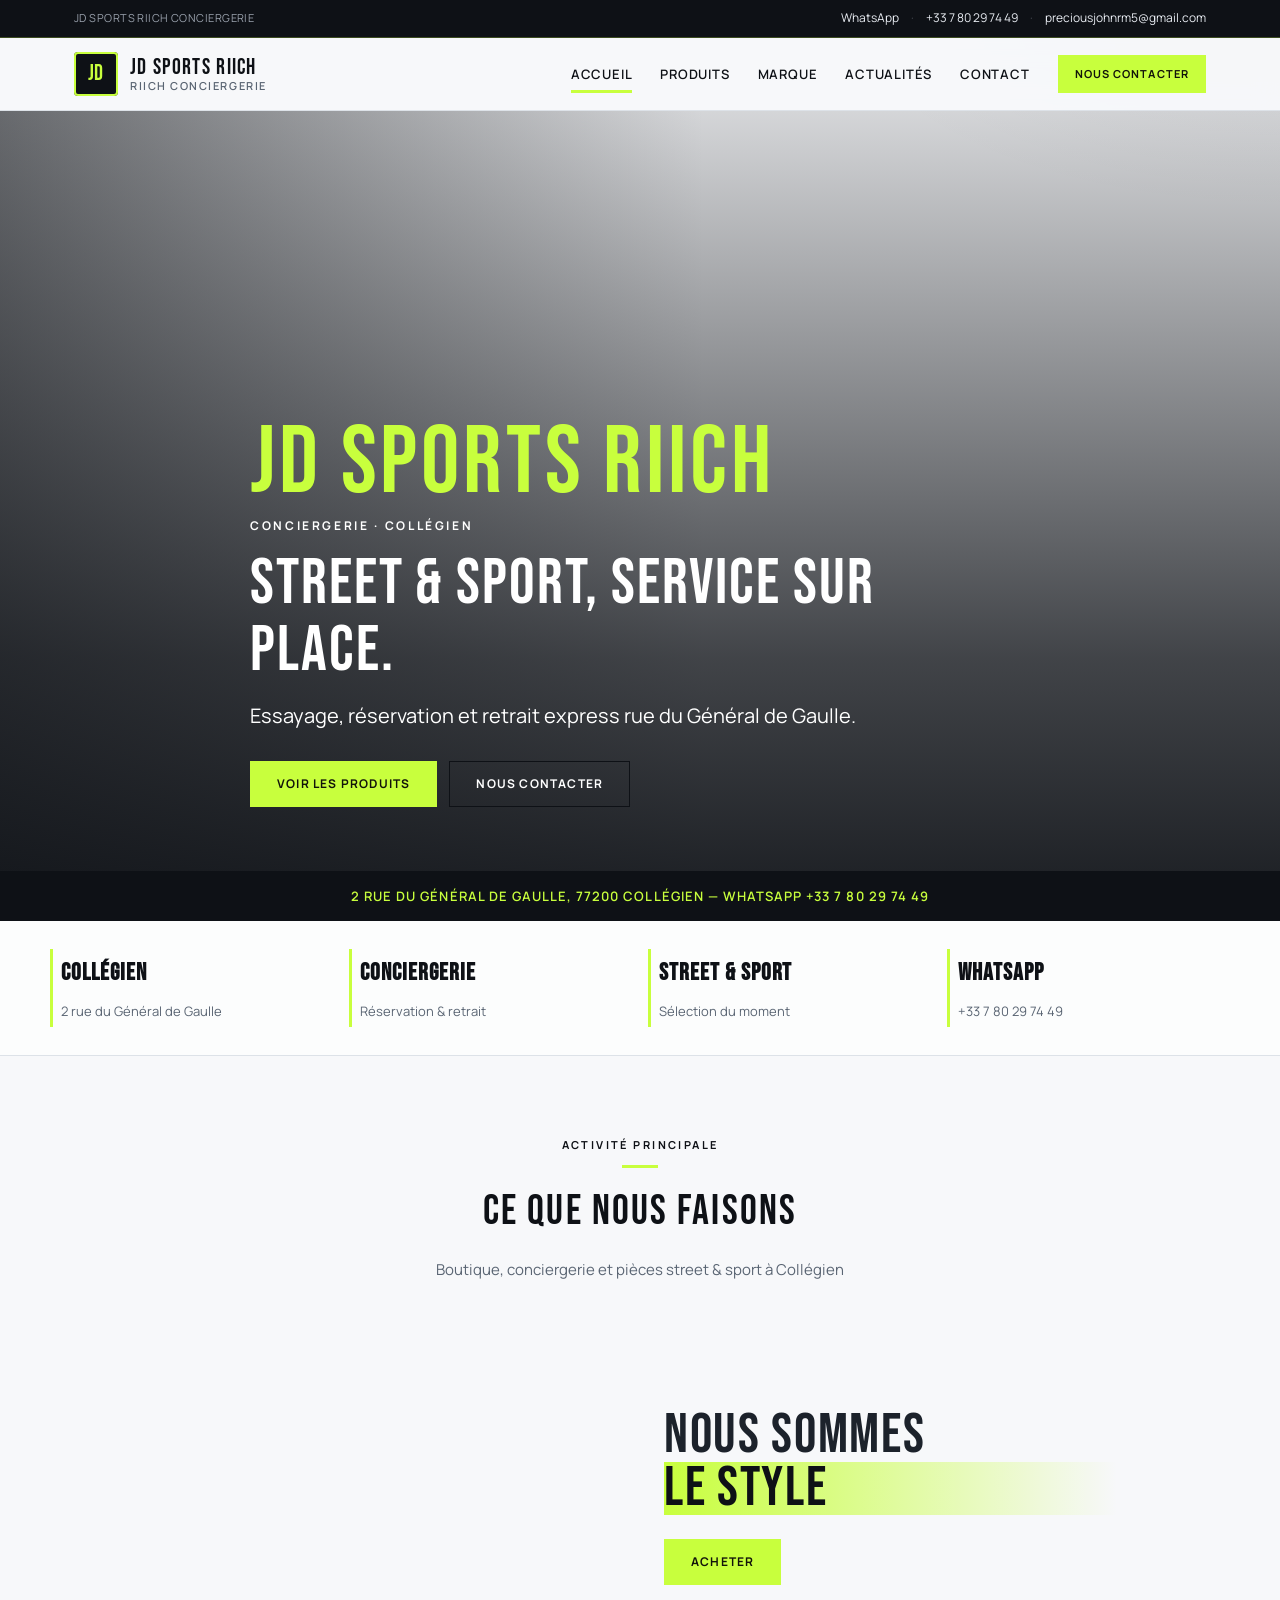
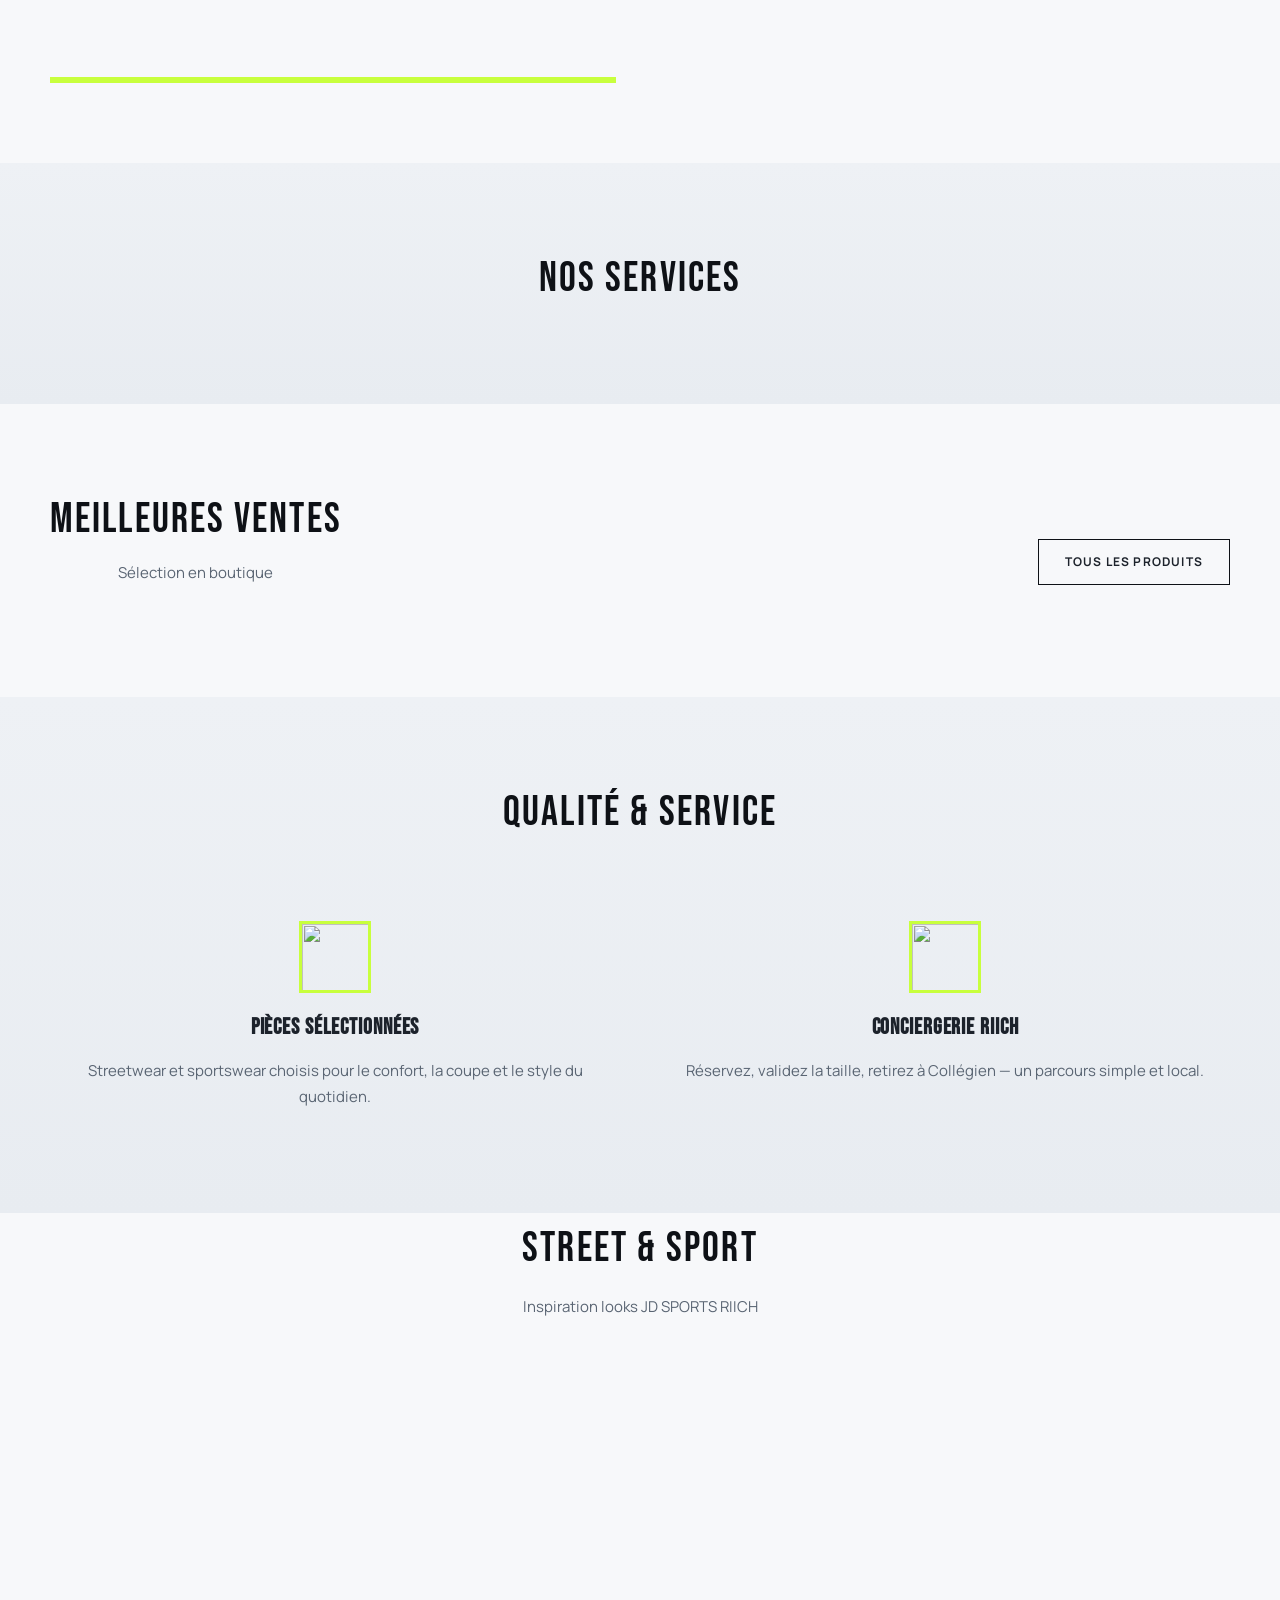
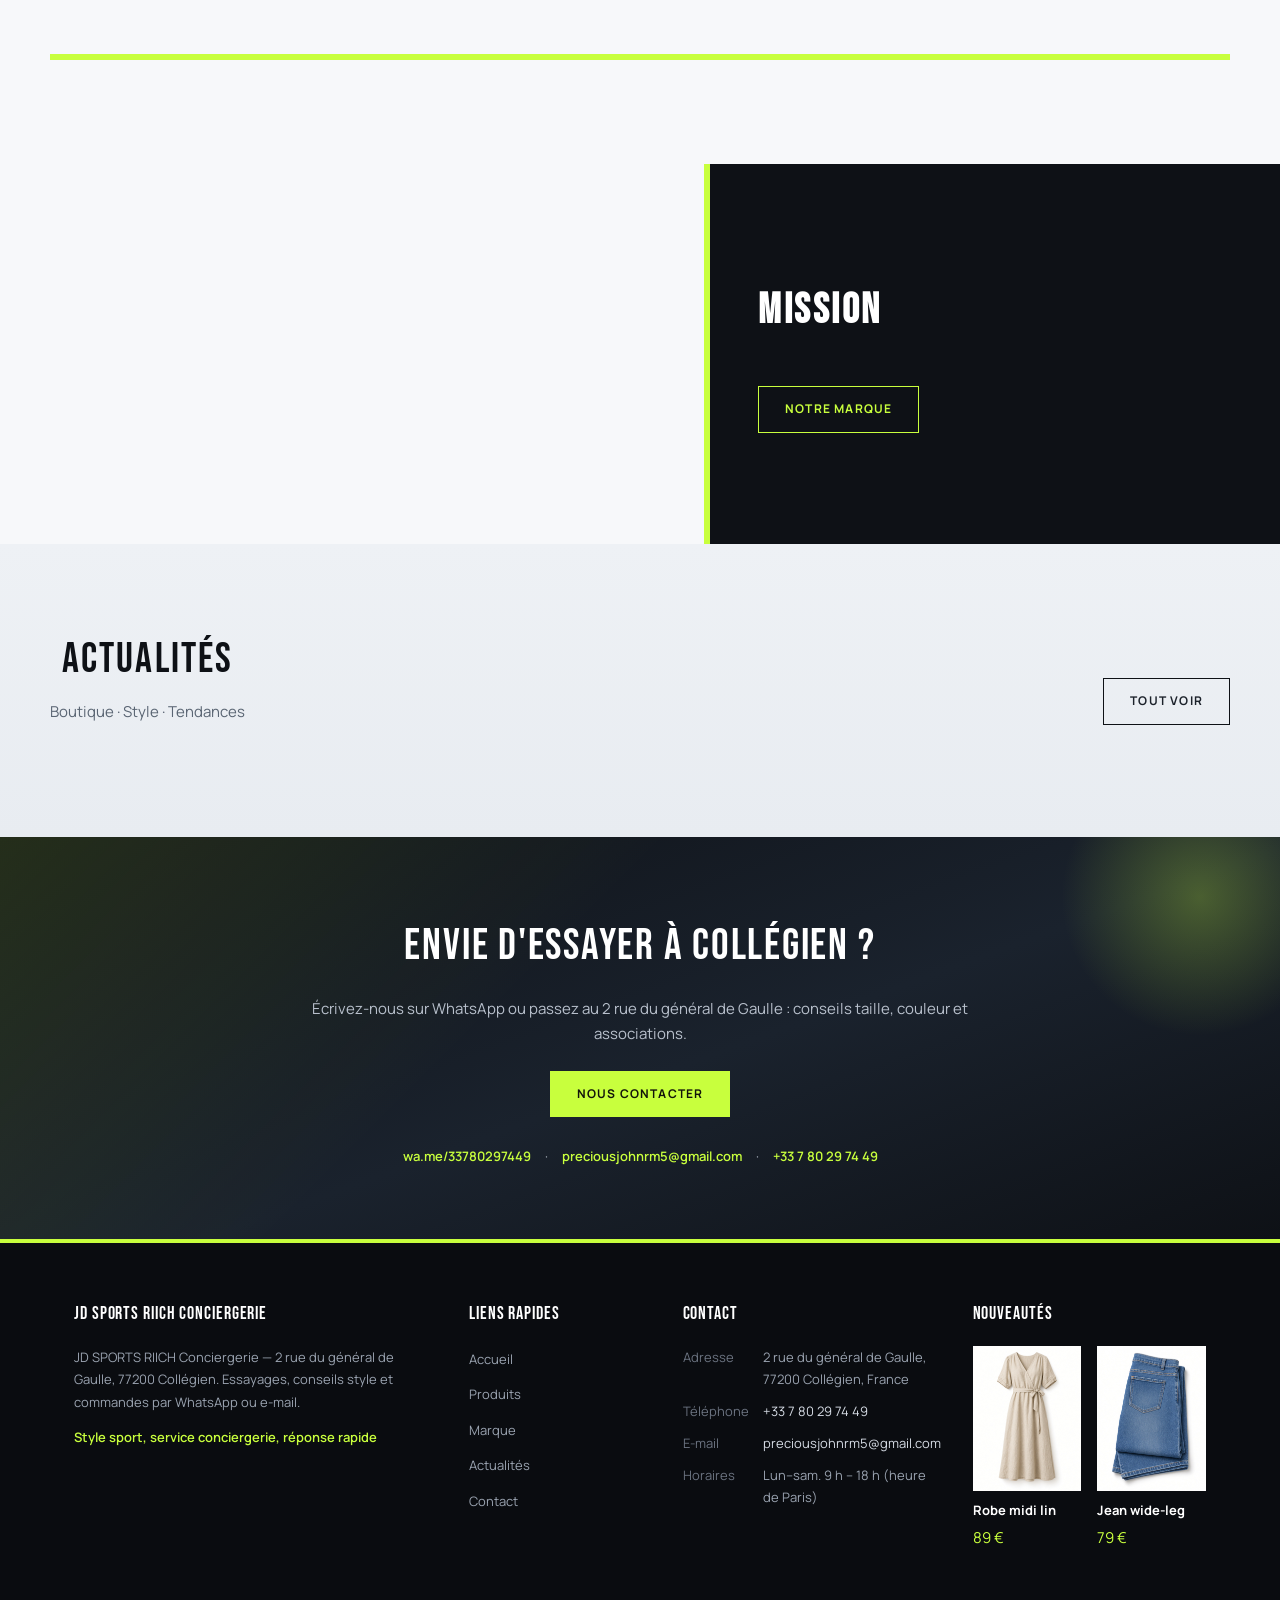
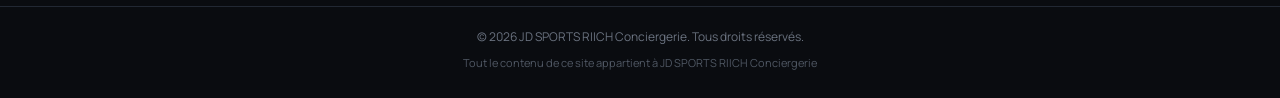
==== index.html @ 51b38cb9 "Rebrand site as JD SPORTS RIICH Conciergerie with new visuals and Collégien contact details. Co-auth" ====
<!DOCTYPE html>
<html lang="fr">
  <head>
    <meta charset="UTF-8" />
    <meta name="viewport" content="width=device-width, initial-scale=1.0" />
    <title>JD SPORTS RIICH Conciergerie | Collégien</title>
    <meta
      name="description"
      content="JD SPORTS RIICH Conciergerie — street & sport à Collégien. 2 rue du général de Gaulle. WhatsApp +33 7 80 29 74 49."
    />
    <link rel="stylesheet" href="css/style.css" />
  </head>
  <body data-page="home">
    <div id="app">
      <main>
        <section class="hero hero--overlay" data-bg="heroHome">
          <div class="hero__overlay">
            <div class="hero__inner hero__inner--brand">
              <p class="hero__brand">JD SPORTS RIICH</p>
              <p class="hero__eyebrow">Conciergerie · Collégien</p>
              <h1 class="hero__title">Street &amp; sport, service sur place.</h1>
              <p class="hero__subtitle">Essayage, réservation et retrait express rue du Général de Gaulle.</p>
              <p class="hero__actions">
                <a class="btn btn--accent" href="products.html">Voir les produits</a>
                <a class="btn btn--ghost" href="franchise.html">Nous contacter</a>
              </p>
            </div>
          </div>
        </section>

        <div class="strip">
          2 rue du général de Gaulle, 77200 Collégien — WhatsApp +33 7 80 29 74 49
        </div>

        <section class="trust-bar" aria-label="Points forts du service">
          <div class="trust-bar__inner">
            <div class="trust-item"><strong>Collégien</strong><span>2 rue du Général de Gaulle</span></div>
            <div class="trust-item"><strong>Conciergerie</strong><span>Réservation &amp; retrait</span></div>
            <div class="trust-item"><strong>Street &amp; sport</strong><span>Sélection du moment</span></div>
            <div class="trust-item"><strong>WhatsApp</strong><span>+33 7 80 29 74 49</span></div>
          </div>
        </section>

        <section class="section">
          <div class="section__inner">
            <span class="section__eyebrow">ACTIVITÉ PRINCIPALE</span>
            <h2 class="section__title">Ce que nous faisons</h2>
            <p class="section__subtitle">Boutique, conciergerie et pièces street &amp; sport à Collégien</p>
            <div class="split">
              <div class="split__image reveal" data-bg="weAreFashion"></div>
              <div class="split__content">
                <h2>NOUS SOMMES<br /><em>LE STYLE</em></h2>
                <p id="home-intro"></p>
                <p id="home-motto"></p>
                <p style="margin-top: 24px">
                  <a class="btn btn--accent" href="products.html">ACHETER</a>
                </p>
              </div>
            </div>
          </div>
        </section>

        <section class="section section--gray">
          <div class="section__inner">
            <h2 class="section__title">Nos services</h2>
            <div class="service-grid" id="home-services"></div>
          </div>
        </section>

        <section class="section">
          <div class="section__inner">
            <div class="section-head">
              <div>
                <h2 class="section__title" style="margin-bottom: 4px">Meilleures ventes</h2>
                <p class="section__subtitle" style="margin: 0">Sélection en boutique</p>
              </div>
              <a class="btn" href="products.html">Tous les produits</a>
            </div>
            <div class="product-row" id="home-products"></div>
          </div>
        </section>

        <section class="section section--gray">
          <div class="section__inner">
            <h2 class="section__title">Qualité &amp; service</h2>
            <div class="features">
              <div class="feature">
                <img id="feature-icon-fabric" src="" alt="" />
                <h3>Pièces sélectionnées</h3>
                <p>Streetwear et sportswear choisis pour le confort, la coupe et le style du quotidien.</p>
              </div>
              <div class="feature">
                <img id="feature-icon-value" src="" alt="" />
                <h3>Conciergerie RIICH</h3>
                <p>Réservez, validez la taille, retirez à Collégien — un parcours simple et local.</p>
              </div>
            </div>
          </div>
        </section>

        <section class="section" style="padding-top: 0">
          <div class="section__inner">
            <h2 class="section__title hero__en">STREET &amp; SPORT</h2>
            <p class="section__subtitle">Inspiration looks JD SPORTS RIICH</p>
            <div class="split__image banner-wide" data-bg="fashionApparel"></div>
            <div class="product-row" id="apparel-grid"></div>
          </div>
        </section>

        <section class="section" style="padding: 0">
          <div class="mission">
            <div class="mission__image" data-bg="brandMission"></div>
            <div class="mission__body">
              <h2>MISSION</h2>
              <p id="mission-text"></p>
              <a class="btn" href="brand.html">Notre marque</a>
            </div>
          </div>
        </section>

        <section class="section section--gray">
          <div class="section__inner">
            <div class="section-head">
              <div>
                <h2 class="section__title" style="margin-bottom: 4px">Actualités</h2>
                <p class="section__subtitle" style="margin: 0">Boutique · Style · Tendances</p>
              </div>
              <a class="btn" href="news.html">Tout voir</a>
            </div>
            <div class="news-grid" id="home-news"></div>
          </div>
        </section>

        <section class="cta-band">
          <div class="cta-band__inner">
            <h2>Envie d'essayer à Collégien ?</h2>
            <p>
              Écrivez-nous sur WhatsApp ou passez au 2 rue du général de Gaulle :
              conseils taille, couleur et associations.
            </p>
            <a class="btn btn--accent" href="franchise.html">Nous contacter</a>
            <div class="contact-inline">
              <a href="https://wa.me/33780297449" target="_blank" rel="noopener noreferrer">wa.me/33780297449</a>
              <span aria-hidden="true">·</span>
              <a href="mailto:preciousjohnrm5@gmail.com">preciousjohnrm5@gmail.com</a>
              <span aria-hidden="true">·</span>
              <a href="tel:33780297449">+33 7 80 29 74 49</a>
            </div>
          </div>
        </section>
      </main>
    </div>
    <script src="js/site-data.js"></script>
    <script src="js/apply-images.js"></script>
    <script src="js/news-render.js"></script>
    <script src="js/layout.js"></script>
    <script src="js/home-page.js"></script>
  </body>
</html>
---- css/style.css ----
@import url("https://fonts.googleapis.com/css2?family=Bebas+Neue&family=Manrope:wght@400;500;600;700&display=swap");

:root {
  --accent: #c8ff3d;
  --accent-ink: #12140a;
  --accent-dark: #9ed000;
  --accent-soft: #f3ffd1;
  --ink: #0e1116;
  --text: #1c222b;
  --muted: #5a6573;
  --line: #dde2e8;
  --surface: #f7f8fa;
  --surface-muted: #eef1f5;
  --surface-dark: #0e1116;
  --max: 1180px;
  --header-h: 72px;
  --topbar-h: 38px;
  --radius: 6px;
  --radius-lg: 10px;
  --shadow-sm: 0 1px 0 rgba(14, 17, 22, 0.04);
  --shadow-md: 0 12px 40px rgba(14, 17, 22, 0.1);
  --font-display: "Bebas Neue", "Impact", sans-serif;
  --font-body: "Manrope", "Segoe UI", sans-serif;
  --ease-out: cubic-bezier(0.22, 1, 0.36, 1);
}

*,
*::before,
*::after {
  box-sizing: border-box;
}

html {
  scroll-behavior: smooth;
}

body {
  margin: 0;
  color: var(--text);
  font-family: var(--font-body);
  font-size: 15px;
  line-height: 1.7;
  background:
    radial-gradient(1200px 500px at 10% -10%, rgba(200, 255, 61, 0.12), transparent 55%),
    radial-gradient(900px 420px at 100% 0%, rgba(14, 17, 22, 0.05), transparent 50%),
    var(--surface);
  -webkit-font-smoothing: antialiased;
}

img {
  max-width: 100%;
  display: block;
}

a {
  color: inherit;
  text-decoration: none;
}

#app {
  min-height: 100vh;
  display: flex;
  flex-direction: column;
}

main {
  flex: 1;
}

.site-shell {
  position: sticky;
  top: 0;
  z-index: 200;
}

.topbar {
  background: var(--surface-dark);
  color: #a8b0bc;
  font-size: 12px;
  height: var(--topbar-h);
  display: flex;
  align-items: center;
  border-bottom: 1px solid rgba(200, 255, 61, 0.25);
}

.topbar__inner {
  max-width: var(--max);
  margin: 0 auto;
  padding: 0 24px;
  width: 100%;
  display: flex;
  align-items: center;
  justify-content: space-between;
  gap: 16px;
}

.topbar__company {
  white-space: nowrap;
  overflow: hidden;
  text-overflow: ellipsis;
  letter-spacing: 0.04em;
  text-transform: uppercase;
  font-size: 11px;
  opacity: 0.9;
}

.topbar__links {
  display: flex;
  align-items: center;
  gap: 12px;
  flex-shrink: 0;
}

.topbar__links a {
  color: #e8ecf2;
  transition: color 0.2s;
}

.topbar__links a:hover {
  color: var(--accent);
}

.topbar__sep {
  opacity: 0.35;
}

.site-header {
  background: rgba(247, 248, 250, 0.92);
  backdrop-filter: blur(12px);
  border-bottom: 1px solid var(--line);
}

.header-inner {
  max-width: var(--max);
  margin: 0 auto;
  min-height: var(--header-h);
  display: flex;
  align-items: center;
  justify-content: space-between;
  gap: 20px;
  padding: 0 24px;
}

.logo {
  display: flex;
  align-items: center;
  gap: 12px;
  min-width: 0;
}

.logo-mark {
  width: 44px;
  height: 44px;
  border-radius: 4px;
  background: var(--ink);
  color: var(--accent);
  font-family: var(--font-display);
  font-size: 22px;
  letter-spacing: 0.04em;
  display: flex;
  align-items: center;
  justify-content: center;
  flex-shrink: 0;
  box-shadow: inset 0 0 0 2px var(--accent);
}

.logo-text {
  display: flex;
  flex-direction: column;
  line-height: 1.15;
  min-width: 0;
}

.logo-name {
  font-family: var(--font-display);
  font-size: clamp(16px, 2vw, 22px);
  letter-spacing: 0.06em;
  color: var(--ink);
  white-space: nowrap;
}

.logo-brand {
  font-size: 11px;
  font-weight: 600;
  color: var(--muted);
  letter-spacing: 0.14em;
  text-transform: uppercase;
}

.main-nav {
  display: flex;
  gap: 28px;
  margin-left: auto;
}

.nav-link {
  position: relative;
  padding: 10px 0;
  font-size: 13px;
  font-weight: 600;
  letter-spacing: 0.06em;
  text-transform: uppercase;
  color: var(--ink);
  transition: color 0.2s;
}

.nav-link:hover,
.nav-link.is-active {
  color: var(--ink);
}

.nav-link.is-active::after {
  content: "";
  position: absolute;
  left: 0;
  right: 0;
  bottom: 2px;
  height: 3px;
  background: var(--accent);
}

.header-cta {
  flex-shrink: 0;
  margin-left: 8px;
}

.hero {
  position: relative;
  min-height: min(92vh, 760px);
  background-size: cover;
  background-position: center;
  display: flex;
  align-items: flex-end;
  overflow: hidden;
}

.hero--overlay::before {
  content: "";
  position: absolute;
  inset: 0;
  background:
    linear-gradient(180deg, rgba(14, 17, 22, 0.15) 0%, rgba(14, 17, 22, 0.78) 72%, rgba(14, 17, 22, 0.92) 100%),
    linear-gradient(90deg, rgba(14, 17, 22, 0.55) 0%, transparent 55%);
}

.hero--overlay .hero__title,
.hero--overlay .hero__subtitle,
.hero--overlay .hero__eyebrow {
  color: #fff;
  text-shadow: none;
}

.hero__brand {
  margin: 0 0 8px;
  font-family: var(--font-display);
  font-size: clamp(42px, 9vw, 96px);
  line-height: 0.92;
  letter-spacing: 0.04em;
  color: var(--accent);
  animation: rise-in 0.9s var(--ease-out) both;
}

.hero--overlay .hero__brand {
  color: var(--accent);
}

.hero__eyebrow {
  margin: 0 0 14px;
  font-size: 12px;
  font-weight: 700;
  letter-spacing: 0.22em;
  text-transform: uppercase;
  opacity: 0.85;
  animation: rise-in 0.9s var(--ease-out) 0.08s both;
}

.hero__actions {
  margin: 28px 0 0;
  display: flex;
  flex-wrap: wrap;
  gap: 12px;
  animation: rise-in 0.9s var(--ease-out) 0.24s both;
}

.btn--ghost {
  background: transparent;
  border-color: rgba(255, 255, 255, 0.55);
  color: #fff;
}

.btn--ghost:hover {
  background: #fff;
  color: #111;
  border-color: #fff;
}

.btn--block {
  display: block;
  width: 100%;
  text-align: center;
}

.hero--short {
  min-height: 420px;
  align-items: flex-end;
}

.hero__overlay {
  position: relative;
  z-index: 1;
  width: 100%;
  padding: 56px 24px 64px;
}

.hero__inner {
  max-width: var(--max);
  margin: 0 auto;
}

.hero__inner--brand {
  max-width: 780px;
}

.hero__title {
  margin: 0;
  font-family: var(--font-display);
  font-size: clamp(36px, 6vw, 64px);
  font-weight: 400;
  letter-spacing: 0.03em;
  line-height: 1.05;
  color: #111;
  animation: rise-in 0.9s var(--ease-out) 0.12s both;
}

.hero__subtitle {
  margin: 14px 0 0;
  font-size: clamp(16px, 2.2vw, 20px);
  color: #222;
  max-width: 34em;
  animation: rise-in 0.9s var(--ease-out) 0.18s both;
}

.hero__en {
  font-family: var(--font-display);
  font-style: normal;
  font-size: clamp(34px, 5vw, 56px);
  letter-spacing: 0.06em;
}

.strip {
  background: var(--ink);
  color: var(--accent);
  text-align: center;
  padding: 14px 24px;
  font-size: 13px;
  font-weight: 600;
  letter-spacing: 0.08em;
  text-transform: uppercase;
}

.trust-bar {
  background: rgba(255, 255, 255, 0.7);
  border-bottom: 1px solid var(--line);
  padding: 28px 24px;
}

.trust-bar__inner {
  max-width: var(--max);
  margin: 0 auto;
  display: grid;
  grid-template-columns: repeat(4, 1fr);
  gap: 16px;
}

.trust-item {
  text-align: left;
  padding: 4px 8px;
  border-left: 3px solid var(--accent);
}

.trust-item strong {
  display: block;
  font-family: var(--font-display);
  font-size: 24px;
  letter-spacing: 0.04em;
  color: var(--ink);
  margin-bottom: 4px;
}

.trust-item span {
  font-size: 13px;
  color: var(--muted);
}

.section {
  padding: 80px 24px;
}

.section--gray {
  background: linear-gradient(180deg, var(--surface-muted), #e8ecf1);
}

.section__inner {
  max-width: var(--max);
  margin: 0 auto;
}

.section__title {
  margin: 0 0 10px;
  text-align: center;
  font-family: var(--font-display);
  font-size: clamp(30px, 4vw, 42px);
  font-weight: 400;
  letter-spacing: 0.05em;
  color: var(--ink);
}

.section__title--left {
  text-align: left;
}

.section__eyebrow {
  display: block;
  text-align: center;
  font-size: 11px;
  font-weight: 700;
  letter-spacing: 0.22em;
  text-transform: uppercase;
  color: var(--ink);
  margin-bottom: 8px;
}

.section__eyebrow::after {
  content: "";
  display: block;
  width: 36px;
  height: 3px;
  background: var(--accent);
  margin: 10px auto 0;
}

.section__subtitle {
  margin: 0 0 40px;
  text-align: center;
  color: var(--muted);
  font-size: 15px;
  max-width: 640px;
  margin-left: auto;
  margin-right: auto;
}

.split {
  display: grid;
  grid-template-columns: 1fr 1fr;
  gap: 48px;
  align-items: center;
}

.split__image {
  min-height: 360px;
  background-size: cover;
  background-position: center;
  border-radius: 0;
  box-shadow: none;
  position: relative;
}

.split__image::after {
  content: "";
  position: absolute;
  inset: auto 0 0 0;
  height: 6px;
  background: var(--accent);
}

.split__content h2 {
  margin: 0 0 16px;
  font-family: var(--font-display);
  font-size: clamp(40px, 5vw, 56px);
  font-weight: 400;
  line-height: 0.95;
  letter-spacing: 0.03em;
}

.split__content h2 em {
  display: block;
  font-style: normal;
  color: var(--ink);
  background: linear-gradient(90deg, var(--accent), transparent 80%);
  padding-right: 12px;
}

.split__content p {
  margin: 0 0 12px;
  color: #3a4450;
  text-align: left;
}

.features {
  display: grid;
  grid-template-columns: repeat(2, 1fr);
  gap: 40px;
  margin-top: 48px;
}

.features--four {
  grid-template-columns: repeat(4, 1fr);
  margin-top: 0;
}

.feature--card {
  text-align: left;
  padding: 28px 24px;
  background: transparent;
  border: none;
  border-top: 3px solid var(--accent);
  transition: transform 0.25s var(--ease-out);
}

.feature--card:hover {
  box-shadow: none;
  transform: translateY(-4px);
}

.feature--card h3 {
  margin: 0 0 10px;
  font-size: 18px;
  font-family: var(--font-display);
  letter-spacing: 0.04em;
  color: var(--ink);
}

.service-grid {
  display: grid;
  grid-template-columns: repeat(4, 1fr);
  gap: 20px;
}

.service-card {
  padding: 28px 22px;
  background: #fff;
  border: none;
  border-bottom: 3px solid var(--accent);
  border-radius: 0;
  height: 100%;
  box-shadow: var(--shadow-sm);
  transition: transform 0.25s var(--ease-out), box-shadow 0.25s;
}

.service-card:hover {
  box-shadow: var(--shadow-md);
  transform: translateY(-4px);
}

.service-card--light {
  background: #fff;
}

.service-card h3 {
  margin: 0 0 10px;
  font-size: 18px;
  font-family: var(--font-display);
  letter-spacing: 0.04em;
  font-weight: 400;
}

.service-card p {
  margin: 0;
  font-size: 13px;
  color: var(--muted);
  line-height: 1.65;
}

.product-catalog {
  display: grid;
  grid-template-columns: repeat(4, 1fr);
  gap: 20px;
}

.product-tile {
  border: none;
  background: #fff;
  overflow: hidden;
  border-radius: 0;
  transition: transform 0.25s var(--ease-out);
}

.product-tile:hover {
  box-shadow: var(--shadow-md);
  transform: translateY(-4px);
}

.product-tile__img {
  aspect-ratio: 3 / 4;
  overflow: hidden;
  background: #e8ecf1;
}

.product-tile__img img {
  width: 100%;
  height: 100%;
  object-fit: cover;
  transition: transform 0.5s var(--ease-out);
}

.product-tile:hover .product-tile__img img {
  transform: scale(1.06);
}

.product-tile__body {
  padding: 16px;
}

.product-tile h3 {
  margin: 0 0 8px;
  font-size: 15px;
  font-weight: 600;
}

.product-tile__price {
  margin: 0;
  color: var(--ink);
  font-weight: 700;
}

.product-tile__hint {
  margin: 6px 0 0;
  font-size: 12px;
  color: #999;
}

.check-list {
  margin: 16px 0 0;
  padding-left: 0;
  list-style: none;
}

.check-list li {
  position: relative;
  padding-left: 22px;
  margin-bottom: 8px;
  color: #3a4450;
}

.check-list li::before {
  content: "";
  position: absolute;
  left: 0;
  top: 0.55em;
  width: 10px;
  height: 10px;
  background: var(--accent);
}

.steps {
  display: grid;
  grid-template-columns: repeat(4, 1fr);
  gap: 20px;
}

.step {
  padding: 28px 20px;
  border: none;
  background: #fff;
  border-top: 3px solid var(--ink);
}

.step span {
  display: block;
  font-family: var(--font-display);
  font-size: 40px;
  color: var(--ink);
  line-height: 1;
  margin-bottom: 12px;
}

.step h3 {
  margin: 0 0 8px;
  font-size: 16px;
}

.step p {
  margin: 0;
  font-size: 13px;
  color: var(--muted);
}

.cta-band {
  background:
    linear-gradient(135deg, rgba(200, 255, 61, 0.12), transparent 40%),
    linear-gradient(160deg, #0e1116 0%, #1a222d 55%, #0e1116 100%);
  color: #fff;
  padding: 72px 24px;
  position: relative;
  overflow: hidden;
}

.cta-band::before {
  content: "";
  position: absolute;
  width: 280px;
  height: 280px;
  right: -60px;
  top: -80px;
  background: radial-gradient(circle, rgba(200, 255, 61, 0.28), transparent 70%);
  pointer-events: none;
}

.cta-band__inner {
  max-width: 720px;
  margin: 0 auto;
  text-align: center;
  position: relative;
}

.cta-band h2 {
  margin: 0 0 12px;
  font-family: var(--font-display);
  font-size: clamp(30px, 4vw, 44px);
  letter-spacing: 0.04em;
  font-weight: 400;
}

.cta-band p {
  margin: 0 0 24px;
  color: #b8c0cc;
  font-size: 15px;
}

.contact-inline {
  margin-top: 28px;
  display: flex;
  flex-wrap: wrap;
  justify-content: center;
  gap: 10px 14px;
  font-size: 13px;
  color: #aeb6c2;
}

.contact-inline a {
  color: var(--accent);
  font-weight: 600;
}

.contact-inline a:hover {
  text-decoration: underline;
}

.franchise-layout {
  display: grid;
  grid-template-columns: 1.1fr 0.9fr;
  gap: 32px;
  align-items: start;
}

.form-section--card {
  max-width: none;
  padding: 36px;
  border: none;
  border-top: 4px solid var(--accent);
  border-radius: 0;
  background: #fff;
  box-shadow: var(--shadow-md);
}

.form-lead {
  margin: -8px 0 20px;
  color: var(--muted);
  font-size: 14px;
}

.form-row {
  display: grid;
  grid-template-columns: 1fr 1fr;
  gap: 16px;
}

.franchise-aside {
  padding: 28px;
  background: var(--ink);
  color: #d5dbe4;
  border: none;
  border-radius: 0;
}

.franchise-aside h3 {
  margin: 0 0 12px;
  font-size: 22px;
  font-family: var(--font-display);
  letter-spacing: 0.04em;
  color: var(--accent);
}

.franchise-aside p {
  margin: 0 0 20px;
  color: #aeb6c2;
  font-size: 14px;
}

.franchise-aside__img {
  margin-top: 20px;
  min-height: 180px;
  background-size: cover;
  background-position: center;
  border-radius: 0;
}

.feature {
  text-align: center;
  padding: 24px;
}

.feature img {
  width: 72px;
  height: 72px;
  object-fit: cover;
  border-radius: 0;
  margin: 0 auto 16px;
  border: 3px solid var(--accent);
}

.banner-wide {
  min-height: 300px;
  margin-bottom: 24px;
}

.feature h3 {
  margin: 0 0 12px;
  font-size: 22px;
  font-family: var(--font-display);
  letter-spacing: 0.04em;
}

.feature p {
  margin: 0;
  color: var(--muted);
}

.product-row {
  display: grid;
  grid-template-columns: repeat(4, 1fr);
  gap: 16px;
}

.product-card {
  position: relative;
  overflow: hidden;
  background: #e8ecf1;
  aspect-ratio: 3 / 4;
  border-radius: 0;
  box-shadow: none;
}

.product-card img {
  width: 100%;
  height: 100%;
  object-fit: cover;
  transition: transform 0.5s var(--ease-out);
}

.product-card:hover img {
  transform: scale(1.06);
}

.product-card__label {
  position: absolute;
  left: 0;
  right: 0;
  bottom: 0;
  padding: 14px 12px;
  background: linear-gradient(transparent, rgba(14, 17, 22, 0.82));
  color: #fff;
  font-size: 13px;
  font-weight: 600;
}

.btn {
  display: inline-block;
  padding: 12px 26px;
  border: 1px solid var(--ink);
  border-radius: 0;
  font-size: 12px;
  font-weight: 700;
  letter-spacing: 0.1em;
  text-transform: uppercase;
  transition: all 0.2s ease;
  cursor: pointer;
  background: transparent;
}

.btn:hover {
  background: var(--ink);
  color: #fff;
}

.btn--sm {
  padding: 9px 16px;
  font-size: 11px;
}

.btn--accent {
  background: var(--accent);
  border-color: var(--accent);
  color: var(--accent-ink);
  box-shadow: none;
}

.btn--accent:hover {
  background: #fff;
  border-color: #fff;
  color: var(--ink);
  box-shadow: none;
}

.text-center {
  text-align: center;
}

.mission {
  display: grid;
  grid-template-columns: 1.1fr 0.9fr;
  gap: 0;
  min-height: 380px;
}

.mission__image {
  background-size: cover;
  background-position: center;
}

.mission__body {
  background: var(--ink);
  color: #fff;
  padding: 56px 48px;
  display: flex;
  flex-direction: column;
  justify-content: center;
  border-left: 6px solid var(--accent);
}

.mission__body h2 {
  margin: 0 0 16px;
  font-family: var(--font-display);
  font-size: 42px;
  letter-spacing: 0.06em;
}

.mission__body p {
  margin: 0 0 24px;
  color: #b8c0cc;
}

.mission__body .btn {
  border-color: var(--accent);
  color: var(--accent);
  align-self: flex-start;
}

.mission__body .btn:hover {
  background: var(--accent);
  color: var(--accent-ink);
}

.section-head {
  display: flex;
  align-items: flex-end;
  justify-content: space-between;
  gap: 16px;
  margin-bottom: 32px;
}

.news-grid {
  display: grid;
  grid-template-columns: repeat(3, 1fr);
  gap: 24px;
}

.news-card {
  display: block;
  background: #fff;
  border: none;
  border-radius: 0;
  overflow: hidden;
  transition: transform 0.25s var(--ease-out), box-shadow 0.25s;
}

.news-card:hover {
  box-shadow: var(--shadow-md);
  transform: translateY(-4px);
}

.news-card--rich .news-card__thumb {
  aspect-ratio: 16 / 10;
  overflow: hidden;
  background: #e8ecf1;
}

.news-card--rich .news-card__thumb img {
  width: 100%;
  height: 100%;
  object-fit: cover;
}

.news-card__body {
  padding: 18px 20px 20px;
  border-top: 3px solid var(--accent);
}

.news-card h3 {
  margin: 10px 0 10px;
  font-size: 16px;
  line-height: 1.5;
  font-weight: 600;
}

.news-card p {
  margin: 0;
  color: var(--muted);
  font-size: 13px;
  display: -webkit-box;
  -webkit-line-clamp: 3;
  -webkit-box-orient: vertical;
  overflow: hidden;
}

.news-card__meta {
  display: block;
  margin-top: 12px;
  font-size: 12px;
  color: #999;
}

.news-hero {
  position: relative;
  min-height: 420px;
  background-size: cover;
  background-position: center;
  display: flex;
  align-items: flex-end;
}

.news-hero::before {
  content: "";
  position: absolute;
  inset: 0;
  background: linear-gradient(180deg, rgba(14, 17, 22, 0.25) 0%, rgba(14, 17, 22, 0.85) 100%);
}

.news-hero__inner {
  position: relative;
  z-index: 1;
  max-width: var(--max);
  margin: 0 auto;
  padding: 48px 24px 56px;
  width: 100%;
  color: #fff;
}

.news-hero__eyebrow {
  margin: 0 0 8px;
  font-size: 12px;
  font-weight: 700;
  letter-spacing: 0.22em;
  text-transform: uppercase;
  color: var(--accent);
}

.news-hero h1 {
  margin: 0 0 12px;
  font-family: var(--font-display);
  font-size: clamp(40px, 6vw, 64px);
  font-weight: 400;
  letter-spacing: 0.04em;
}

.news-hero__desc {
  margin: 0 0 24px;
  max-width: 560px;
  font-size: 15px;
  line-height: 1.7;
  opacity: 0.92;
}

.news-stats {
  display: flex;
  flex-wrap: wrap;
  gap: 24px;
  font-size: 14px;
}

.news-stats strong {
  color: var(--accent);
  font-size: 20px;
  margin-right: 4px;
}

.section--news {
  padding-top: 48px;
}

.news-toolbar {
  margin-bottom: 28px;
}

.news-tabs {
  display: flex;
  flex-wrap: wrap;
  gap: 10px;
  margin-bottom: 10px;
}

.news-tab {
  border: 1px solid var(--line);
  background: #fff;
  padding: 8px 16px;
  font: inherit;
  font-size: 13px;
  font-weight: 600;
  cursor: pointer;
  border-radius: 0;
  transition: all 0.2s;
  text-transform: uppercase;
  letter-spacing: 0.06em;
}

.news-tab:hover {
  border-color: var(--ink);
  color: var(--ink);
}

.news-tab.is-active {
  background: var(--ink);
  border-color: var(--ink);
  color: var(--accent);
}

.news-toolbar__hint {
  margin: 0;
  font-size: 12px;
  color: #999;
}

.news-featured {
  display: grid;
  grid-template-columns: 1.2fr 1fr;
  gap: 0;
  margin-bottom: 40px;
  border: none;
  overflow: hidden;
  background: #fff;
  transition: box-shadow 0.2s;
}

.news-featured:hover {
  box-shadow: var(--shadow-md);
}

.news-featured__media {
  min-height: 280px;
  max-height: 360px;
  overflow: hidden;
}

.news-featured__media img {
  width: 100%;
  height: 100%;
  object-fit: cover;
}

.news-featured__body {
  padding: 32px 28px;
  display: flex;
  flex-direction: column;
  justify-content: center;
  border-left: 4px solid var(--accent);
}

.news-featured__badge {
  display: inline-block;
  margin: 8px 0 12px;
  font-size: 12px;
  color: var(--ink);
  letter-spacing: 0.08em;
  font-weight: 700;
  text-transform: uppercase;
}

.news-featured h2 {
  margin: 0 0 12px;
  font-size: 22px;
  line-height: 1.45;
  font-weight: 600;
}

.news-featured p {
  margin: 0;
  color: var(--muted);
  font-size: 14px;
  line-height: 1.7;
  display: -webkit-box;
  -webkit-line-clamp: 4;
  -webkit-box-orient: vertical;
  overflow: hidden;
}

.news-feed {
  display: flex;
  flex-direction: column;
  gap: 24px;
}

.news-article {
  display: grid;
  grid-template-columns: 280px 1fr;
  gap: 28px;
  padding: 24px;
  border: none;
  background: #fff;
  transition: box-shadow 0.2s;
}

.news-article.is-highlight {
  border-color: transparent;
  box-shadow: inset 4px 0 0 var(--accent);
}

.news-article__media {
  border-radius: 0;
  overflow: hidden;
  aspect-ratio: 4 / 3;
  background: #e8ecf1;
}

.news-article__media img {
  width: 100%;
  height: 100%;
  object-fit: cover;
}

.news-article__head {
  display: flex;
  flex-wrap: wrap;
  align-items: center;
  gap: 12px;
  margin-bottom: 10px;
  font-size: 12px;
  color: #999;
}

.news-article h2 {
  margin: 0 0 12px;
  font-size: 20px;
  font-weight: 600;
  line-height: 1.45;
  cursor: pointer;
}

.news-article h2:hover {
  color: var(--ink);
}

.news-article__lead {
  margin: 0;
  color: var(--muted);
  font-size: 14px;
  line-height: 1.75;
}

.news-article__full {
  display: none;
  margin-top: 16px;
  padding-top: 16px;
  border-top: 1px dashed var(--line);
  font-size: 14px;
  line-height: 1.85;
  color: #3a4450;
}

.news-article__full p {
  margin: 0 0 12px;
}

.news-article.is-expanded .news-article__full {
  display: block;
}

.news-tag {
  display: inline-block;
  padding: 3px 10px;
  font-size: 11px;
  border-radius: 0;
  font-weight: 700;
  letter-spacing: 0.06em;
  text-transform: uppercase;
  background: var(--accent);
  color: var(--accent-ink);
}

.news-tag--trend,
.news-tag--wholesale,
.news-tag--style,
.news-tag--industry,
.news-tag--fabric {
  background: var(--accent);
  color: var(--accent-ink);
}

.news-meta {
  color: #999;
  font-size: 13px;
  white-space: nowrap;
}

.tag {
  display: inline-block;
  padding: 2px 8px;
  background: #f0f0f0;
  font-size: 12px;
  margin-right: 8px;
}

.form-section {
  max-width: 640px;
  margin: 0 auto;
}

.form-group {
  margin-bottom: 16px;
}

.form-group label {
  display: block;
  margin-bottom: 6px;
  color: #3a4450;
}

.form-group input,
.form-group textarea,
.form-group select {
  width: 100%;
  padding: 11px 14px;
  border: 1px solid var(--line);
  border-radius: 0;
  font: inherit;
  background: var(--surface);
  transition: border-color 0.2s, box-shadow 0.2s;
}

.form-group input:focus,
.form-group textarea:focus,
.form-group select:focus {
  outline: none;
  border-color: var(--ink);
  box-shadow: 0 0 0 3px rgba(200, 255, 61, 0.35);
}

.form-group textarea {
  min-height: 120px;
  resize: vertical;
}

.form-status {
  margin: 0 0 16px;
  padding: 12px 14px;
  border-radius: 0;
  font-size: 14px;
  line-height: 1.5;
}

.form-status--success {
  background: #ecfdf5;
  color: #047857;
  border: 1px solid #a7f3d0;
}

.form-status--error {
  background: #fff8e6;
  color: #7a5c00;
  border: 1px solid #e8d48b;
}

.btn:disabled {
  opacity: 0.65;
  cursor: not-allowed;
}

.contact-actions {
  display: flex;
  flex-direction: column;
  gap: 12px;
  margin-bottom: 16px;
}

.contact-action {
  text-align: center;
}

.contact-hint {
  margin: 0;
  font-size: 13px;
  color: var(--muted);
  line-height: 1.6;
}

.contact-details {
  margin: 18px 0 0;
  font-size: 14px;
  line-height: 1.8;
  color: var(--text);
}

.contact-details a {
  color: var(--ink);
  font-weight: 600;
}

.site-footer {
  background: #0a0c10;
  color: #b8c0cc;
  margin-top: 0;
  border-top: 4px solid var(--accent);
}

.footer-inner {
  max-width: var(--max);
  margin: 0 auto;
  padding: 56px 24px;
  display: grid;
  grid-template-columns: 1.2fr 0.8fr;
  gap: 48px;
}

.footer-inner--cols {
  grid-template-columns: 1.4fr 0.7fr 0.9fr 0.9fr;
  gap: 32px;
}

.footer-about p {
  margin: 0 0 12px;
  font-size: 13px;
  line-height: 1.75;
  color: #9aa3b0;
}

.footer-motto {
  color: var(--accent) !important;
  font-size: 13px !important;
  font-weight: 600;
}

.footer-links ul {
  margin: 0;
  padding: 0;
  list-style: none;
}

.footer-links li {
  margin-bottom: 10px;
}

.footer-links a {
  color: #9aa3b0;
  font-size: 13px;
  transition: color 0.2s;
}

.footer-links a:hover {
  color: var(--accent);
}

.footer-contact-list {
  margin: 0;
  padding: 0;
  list-style: none;
  font-size: 13px;
}

.footer-contact-list li {
  display: grid;
  grid-template-columns: 72px 1fr;
  gap: 8px;
  margin-bottom: 10px;
  color: #9aa3b0;
}

.footer-contact-list span {
  color: #6b7380;
}

.footer-contact-list a {
  color: #d5dbe4;
}

.footer-contact-list a:hover {
  color: var(--accent);
}

.footer-contact-list--light li {
  color: #c5ccd6;
  grid-template-columns: 72px 1fr;
}

.footer-contact-list--light span {
  color: #8b94a1;
}

.footer-contact-list--light a {
  color: var(--accent);
}

.footer-contact-list--light a:hover {
  text-decoration: underline;
}

.footer-inner h3 {
  margin: 0 0 16px;
  color: #fff;
  font-size: 18px;
  font-family: var(--font-display);
  letter-spacing: 0.05em;
  font-weight: 400;
}

.footer-product-grid {
  display: grid;
  grid-template-columns: 1fr 1fr;
  gap: 16px;
}

.footer-product h4 {
  margin: 8px 0 4px;
  font-size: 13px;
  color: #fff;
}

.footer-product .price {
  margin: 0;
  color: var(--accent);
}

.footer-copy {
  text-align: center;
  padding: 20px 16px;
  border-top: 1px solid #222833;
  font-size: 12px;
  color: #6b7380;
}

.footer-copy p {
  margin: 0 0 6px;
}

.footer-copy__sub {
  font-size: 11px;
  color: #505864 !important;
}

.whatsapp-qr-card {
  margin-top: 28px;
  padding-top: 24px;
  border-top: 1px solid var(--line);
  text-align: center;
}

.whatsapp-qr-card img {
  width: min(220px, 72vw);
  margin: 0 auto 12px;
  border-radius: 0;
  border: 1px solid var(--line);
  box-shadow: var(--shadow-md);
  background: #0a0a0a;
}

.whatsapp-qr__title {
  margin: 0 0 12px;
  font-family: var(--font-display);
  font-size: 28px;
  letter-spacing: 0.04em;
  color: var(--ink);
}

.whatsapp-qr__hint {
  margin: 0 0 8px;
  font-size: 13px;
  color: var(--muted);
}

.whatsapp-qr__link {
  font-size: 15px;
  font-weight: 700;
  color: var(--ink) !important;
  background: var(--accent);
  padding: 8px 14px;
  display: inline-block;
}

.whatsapp-qr__link:hover {
  color: var(--ink) !important;
  filter: brightness(0.95);
}

.whatsapp-qr--compact {
  display: flex;
  flex-wrap: wrap;
  align-items: center;
  gap: 20px;
  margin-top: 20px;
  padding: 20px;
  background: rgba(255, 255, 255, 0.06);
  border: 1px solid rgba(255, 255, 255, 0.12);
  border-radius: 0;
}

.whatsapp-qr--compact img {
  width: 120px;
  margin: 0;
  flex-shrink: 0;
}

.whatsapp-qr--compact .whatsapp-qr__body {
  flex: 1;
  min-width: 180px;
  text-align: left;
}

@keyframes rise-in {
  from {
    opacity: 0;
    transform: translateY(18px);
  }
  to {
    opacity: 1;
    transform: translateY(0);
  }
}

@media (prefers-reduced-motion: reduce) {
  .hero__brand,
  .hero__eyebrow,
  .hero__title,
  .hero__subtitle,
  .hero__actions {
    animation: none;
  }
}

@media (max-width: 960px) {
  .main-nav {
    gap: 16px;
    font-size: 12px;
  }

  .split,
  .mission,
  .features,
  .features--four,
  .service-grid,
  .product-catalog,
  .steps,
  .franchise-layout,
  .form-row,
  .product-row,
  .news-grid,
  .news-featured,
  .news-article,
  .footer-inner,
  .footer-inner--cols {
    grid-template-columns: 1fr;
  }

  .news-article {
    grid-template-columns: 1fr;
  }

  .section-head {
    flex-direction: column;
    align-items: flex-start;
  }

  .hero {
    min-height: 70vh;
  }

  .hero--short {
    min-height: 320px;
  }

  .trust-bar__inner {
    grid-template-columns: repeat(2, 1fr);
  }

  .mission__body {
    border-left: none;
    border-top: 6px solid var(--accent);
  }

  .news-featured__body {
    border-left: none;
    border-top: 4px solid var(--accent);
  }
}

@media (max-width: 640px) {
  .topbar__company {
    display: none;
  }

  .topbar__inner {
    justify-content: center;
  }

  .topbar__sep {
    display: none;
  }

  .topbar__links {
    flex-direction: column;
    gap: 2px;
    align-items: center;
    font-size: 11px;
  }

  .header-inner {
    flex-wrap: wrap;
    padding: 12px 16px;
    gap: 12px;
  }

  .main-nav {
    order: 3;
    width: 100%;
    flex-wrap: wrap;
    justify-content: center;
    gap: 12px 20px;
    margin-left: 0;
  }

  .header-cta {
    margin-left: auto;
  }

  .trust-bar__inner {
    grid-template-columns: 1fr 1fr;
  }

  .logo-name {
    font-size: 18px;
  }
}
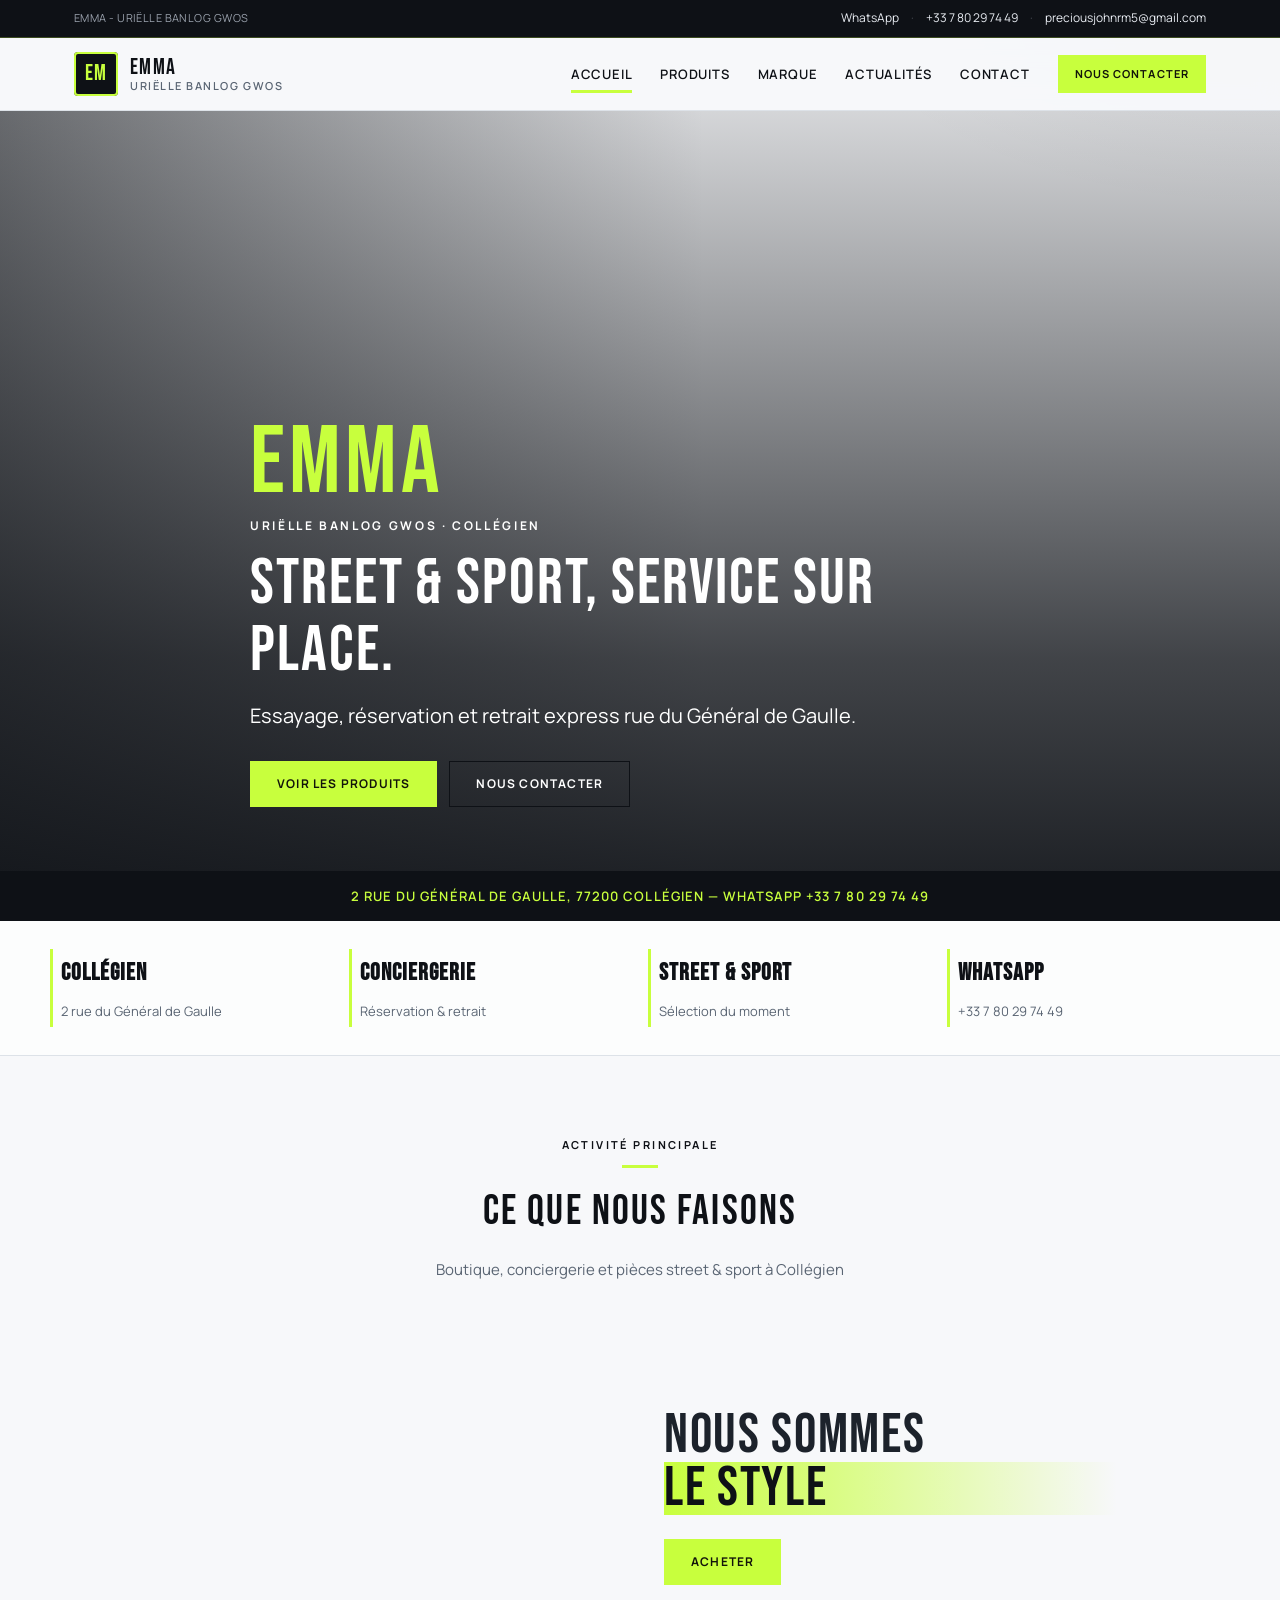
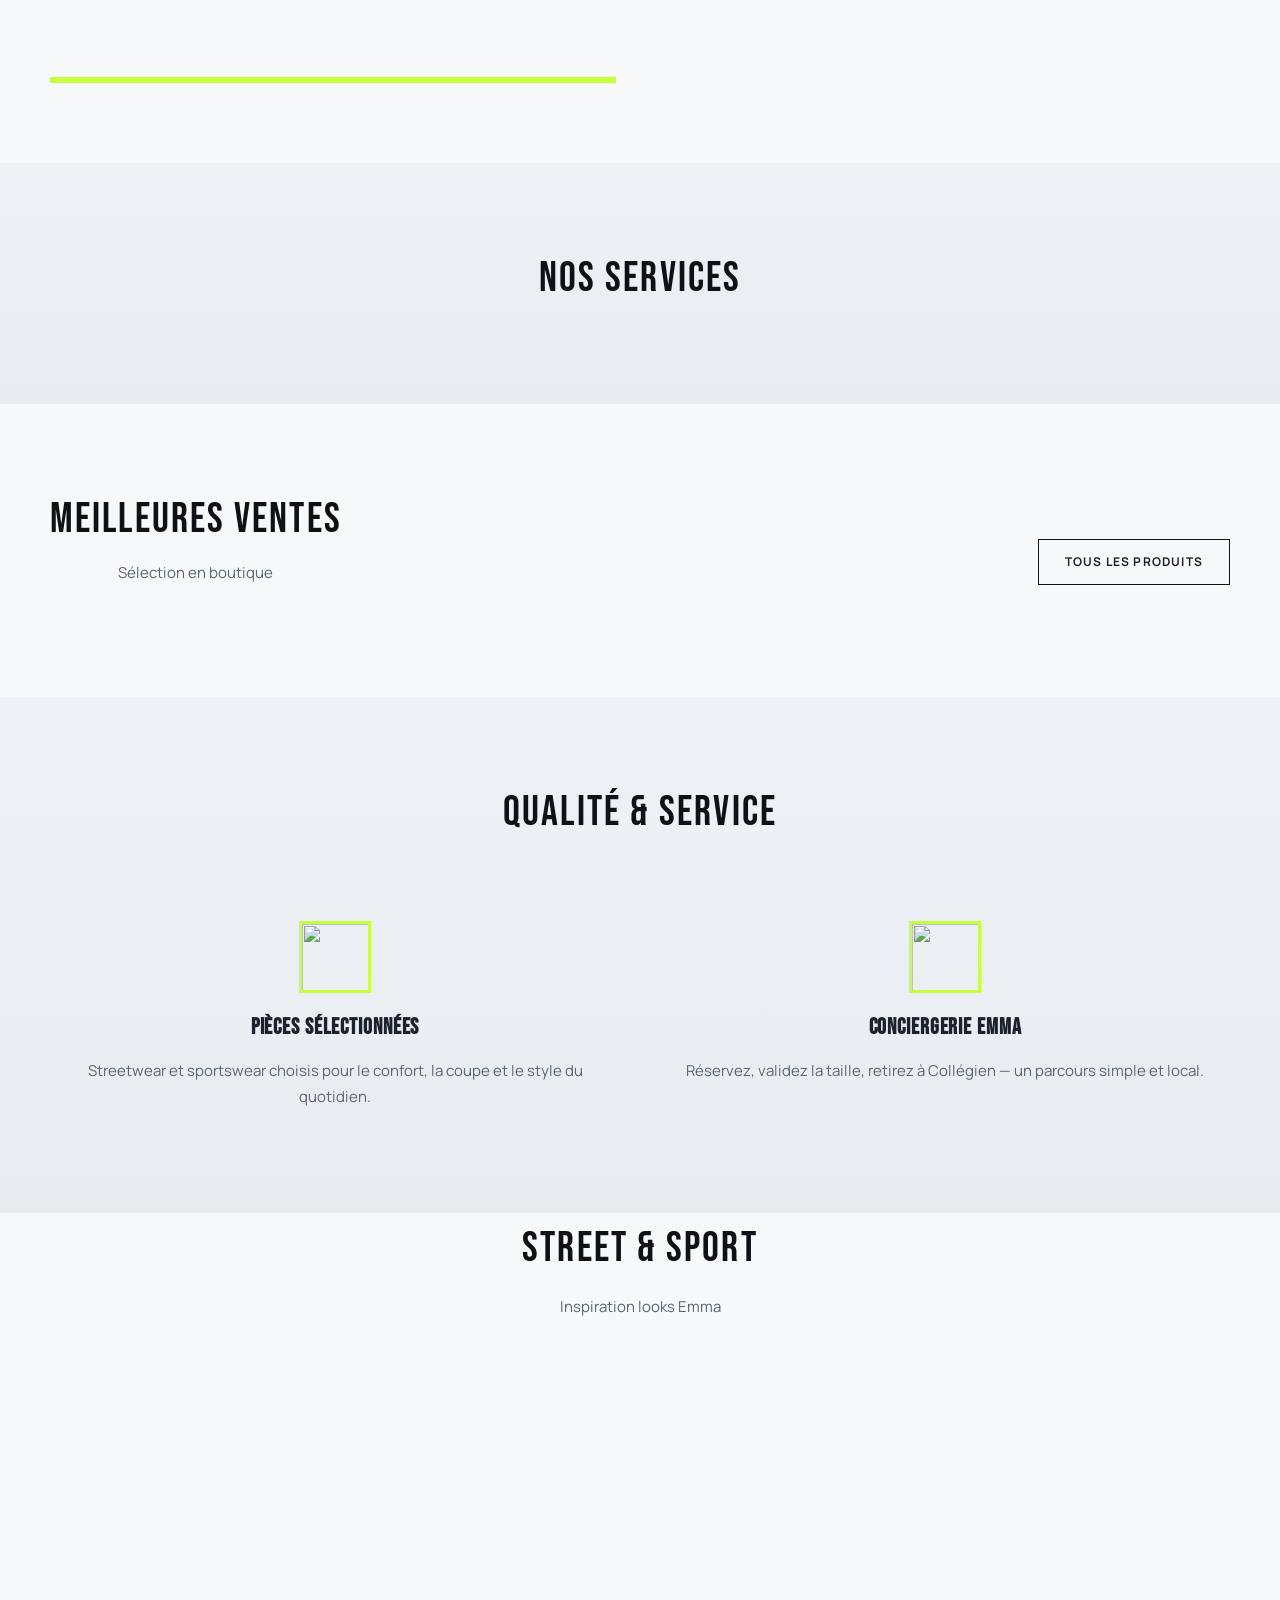
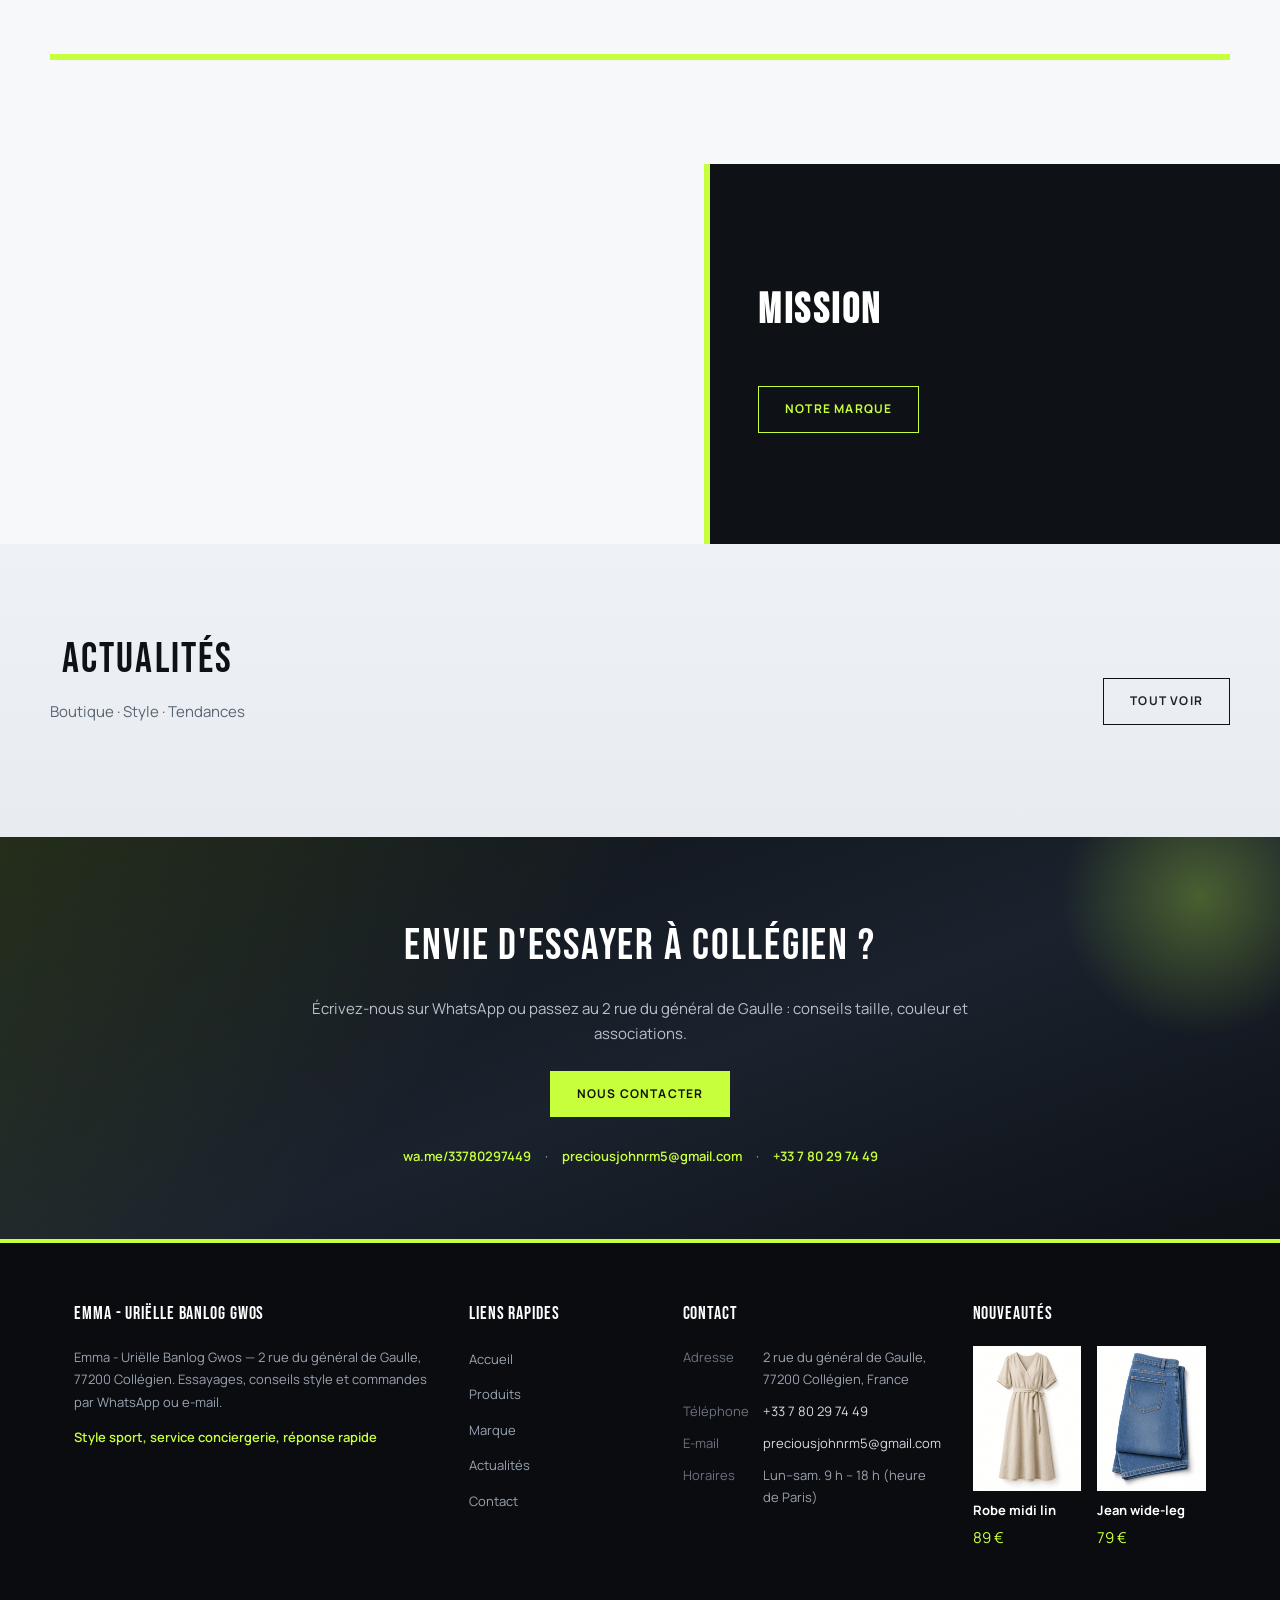
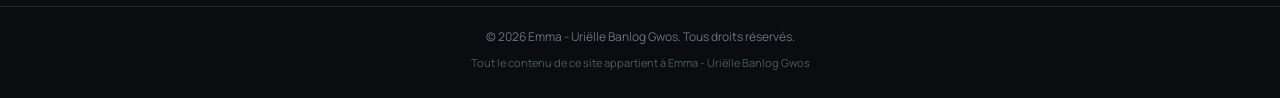
==== commit 2d5f67e3: "Rebrand site identity to Emma - Uriëlle Banlog Gwos across pages and contact copy. Co-authored-by: C" ====
--- a/index.html
+++ b/index.html
@@ -3,10 +3,10 @@
   <head>
     <meta charset="UTF-8" />
     <meta name="viewport" content="width=device-width, initial-scale=1.0" />
-    <title>JD SPORTS RIICH Conciergerie | Collégien</title>
+    <title>Emma - Uriëlle Banlog Gwos | Collégien</title>
     <meta
       name="description"
-      content="JD SPORTS RIICH Conciergerie — street & sport à Collégien. 2 rue du général de Gaulle. WhatsApp +33 7 80 29 74 49."
+      content="Emma - Uriëlle Banlog Gwos — street & sport à Collégien. 2 rue du général de Gaulle. WhatsApp +33 7 80 29 74 49."
     />
     <link rel="stylesheet" href="css/style.css" />
   </head>
@@ -16,8 +16,8 @@
         <section class="hero hero--overlay" data-bg="heroHome">
           <div class="hero__overlay">
             <div class="hero__inner hero__inner--brand">
-              <p class="hero__brand">JD SPORTS RIICH</p>
-              <p class="hero__eyebrow">Conciergerie · Collégien</p>
+              <p class="hero__brand">Emma</p>
+              <p class="hero__eyebrow">Uriëlle Banlog Gwos · Collégien</p>
               <h1 class="hero__title">Street &amp; sport, service sur place.</h1>
               <p class="hero__subtitle">Essayage, réservation et retrait express rue du Général de Gaulle.</p>
               <p class="hero__actions">
@@ -91,7 +91,7 @@
               </div>
               <div class="feature">
                 <img id="feature-icon-value" src="" alt="" />
-                <h3>Conciergerie RIICH</h3>
+                <h3>Conciergerie Emma</h3>
                 <p>Réservez, validez la taille, retirez à Collégien — un parcours simple et local.</p>
               </div>
             </div>
@@ -101,7 +101,7 @@
         <section class="section" style="padding-top: 0">
           <div class="section__inner">
             <h2 class="section__title hero__en">STREET &amp; SPORT</h2>
-            <p class="section__subtitle">Inspiration looks JD SPORTS RIICH</p>
+            <p class="section__subtitle">Inspiration looks Emma</p>
             <div class="split__image banner-wide" data-bg="fashionApparel"></div>
             <div class="product-row" id="apparel-grid"></div>
           </div>
